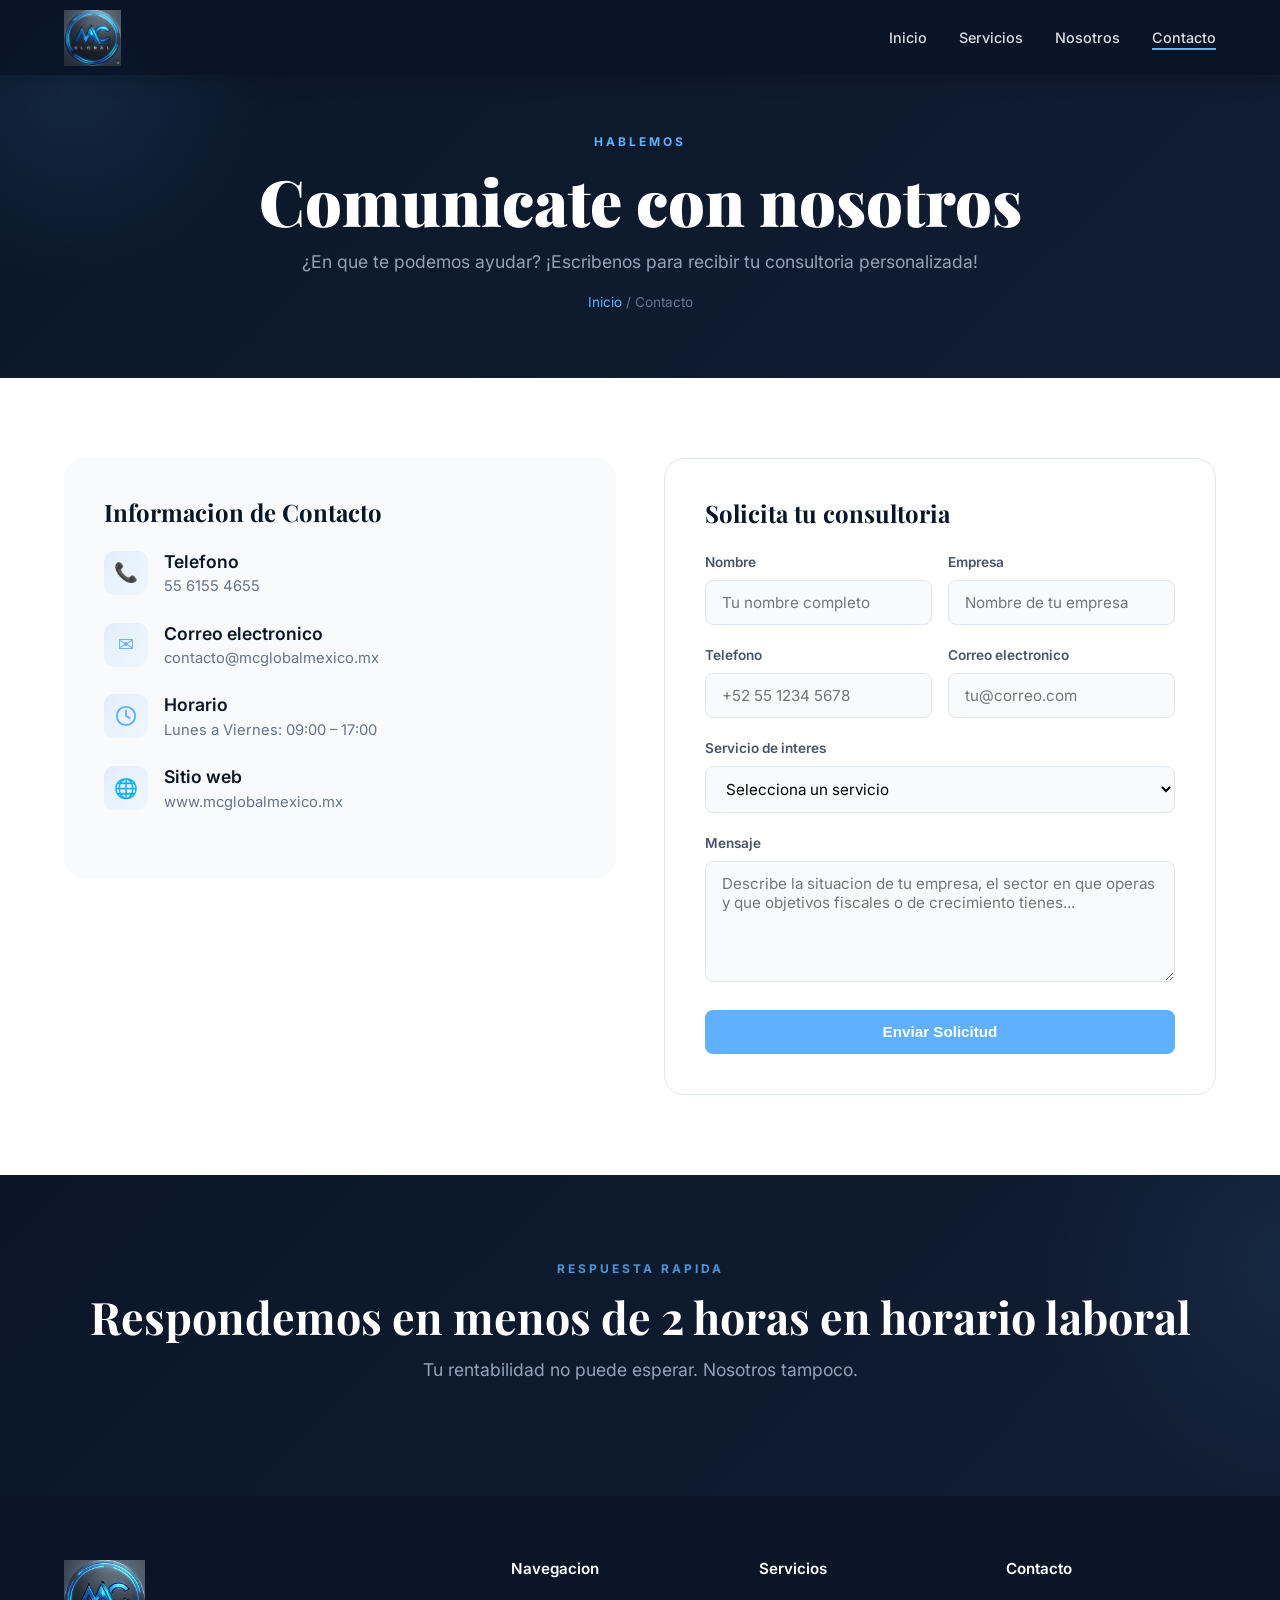
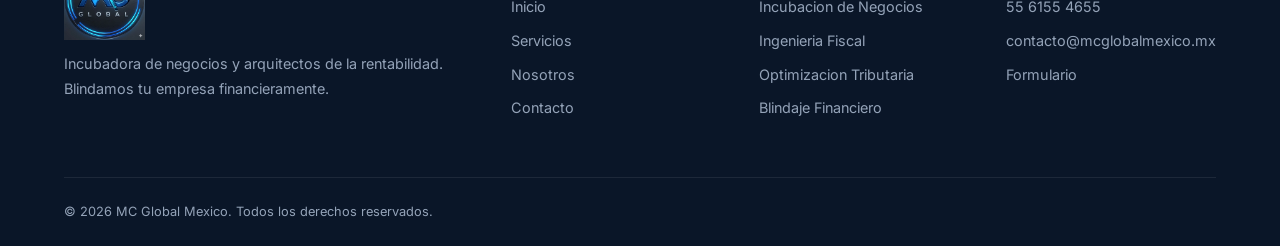
==== contacto.html @ 25e87f4e "Initial commit: MC Global México website" ====
<!DOCTYPE html>
<html lang="es-MX">
<head>
  <meta charset="UTF-8">
  <meta name="viewport" content="width=device-width, initial-scale=1.0">
  <title>Contacto — MC Global México</title>
  <meta name="description" content="Comunicate con MC Global Mexico. Escribenos para recibir tu consultoria fiscal y empresarial personalizada.">
  <meta name="theme-color" content="#5FB1FF">
  <link rel="preconnect" href="https://fonts.googleapis.com">
  <link rel="preconnect" href="https://fonts.gstatic.com" crossorigin>
  <link href="https://fonts.googleapis.com/css2?family=Inter:wght@400;500;600;700;800&family=Playfair+Display:wght@400;700;900&display=swap" rel="stylesheet">
  <link rel="stylesheet" href="styles.css">
</head>
<body>

  <!-- NAVBAR -->
  <nav class="navbar scrolled" id="navbar">
    <div class="container">
      <a href="index.html" class="navbar-logo"><img src="MCglobalLogo.jpg" alt="MC Global México"></a>
      <ul class="nav-links" id="navLinks">
        <li><a href="index.html">Inicio</a></li>
        <li><a href="servicios.html">Servicios</a></li>
        <li><a href="nosotros.html">Nosotros</a></li>
        <li><a href="contacto.html" class="active">Contacto</a></li>
      </ul>
      <button class="hamburger" id="hamburger" aria-label="Abrir menu"><span></span><span></span><span></span></button>
    </div>
  </nav>

  <!-- PAGE HEADER -->
  <div class="page-header">
    <div class="container">
      <span class="section-label">Hablemos</span>
      <h1>Comunicate con nosotros</h1>
      <p>¿En que te podemos ayudar? ¡Escribenos para recibir tu consultoria personalizada!</p>
      <div class="breadcrumb"><a href="index.html">Inicio</a> / Contacto</div>
    </div>
  </div>

  <!-- CONTACT -->
  <section>
    <div class="container">
      <div class="contact-grid">

        <!-- INFO -->
        <div class="contact-info-card reveal">
          <h3>Informacion de Contacto</h3>

          <div class="contact-detail">
            <div class="icon">📞</div>
            <div>
              <h4>Telefono</h4>
              <p><a href="tel:5561554655" style="color:inherit;">55 6155 4655</a></p>
            </div>
          </div>

          <div class="contact-detail">
            <div class="icon">✉️</div>
            <div>
              <h4>Correo electronico</h4>
              <p><a href="mailto:contacto@mcglobalmexico.mx" style="color:inherit;">contacto@mcglobalmexico.mx</a></p>
            </div>
          </div>

          <div class="contact-detail">
            <div class="icon">
              <svg width="22" height="22" viewBox="0 0 24 24" fill="none" stroke="currentColor" stroke-width="2" stroke-linecap="round" stroke-linejoin="round"><circle cx="12" cy="12" r="10"/><polyline points="12 6 12 12 16 14"/></svg>
            </div>
            <div>
              <h4>Horario</h4>
              <p>Lunes a Viernes: 09:00 – 17:00</p>
            </div>
          </div>

          <div class="contact-detail">
            <div class="icon">🌐</div>
            <div>
              <h4>Sitio web</h4>
              <p>www.mcglobalmexico.mx</p>
            </div>
          </div>

        </div>

        <!-- FORM -->
        <div class="contact-form reveal reveal-delay-1">
          <h3>Solicita tu consultoria</h3>
          <form id="contactForm">
            <div class="form-row">
              <div class="form-group">
                <label for="nombre">Nombre</label>
                <input type="text" id="nombre" placeholder="Tu nombre completo" required>
              </div>
              <div class="form-group">
                <label for="empresa">Empresa</label>
                <input type="text" id="empresa" placeholder="Nombre de tu empresa">
              </div>
            </div>
            <div class="form-row">
              <div class="form-group">
                <label for="telefono">Telefono</label>
                <input type="tel" id="telefono" placeholder="+52 55 1234 5678">
              </div>
              <div class="form-group">
                <label for="email">Correo electronico</label>
                <input type="email" id="email" placeholder="tu@correo.com">
              </div>
            </div>
            <div class="form-group">
              <label for="servicio">Servicio de interes</label>
              <select id="servicio">
                <option value="">Selecciona un servicio</option>
                <option value="Incubacion de Negocios">Incubacion de Negocios</option>
                <option value="Ingenieria Fiscal">Ingenieria Fiscal</option>
                <option value="Optimizacion Tributaria">Optimizacion Tributaria</option>
                <option value="Recapitalizacion">Recapitalizacion</option>
                <option value="Blindaje Financiero">Blindaje Financiero</option>
                <option value="Estructura Legal Corporativa">Estructura Legal Corporativa</option>
                <option value="Consultoria Financiera">Consultoria Financiera</option>
                <option value="Desarrollo Empresarial">Desarrollo Empresarial</option>
                <option value="Otro">Otro</option>
              </select>
            </div>
            <div class="form-group">
              <label for="mensaje">Mensaje</label>
              <textarea id="mensaje" placeholder="Describe la situacion de tu empresa, el sector en que operas y que objetivos fiscales o de crecimiento tienes..." rows="5"></textarea>
            </div>
            <button type="submit" class="btn btn-primary" style="width:100%;justify-content:center;">
              Enviar Solicitud
            </button>
          </form>
        </div>

      </div>
    </div>
  </section>

  <!-- CTA -->
  <section class="cta-section">
    <div class="container reveal">
      <span class="section-label" style="color:rgba(95,177,255,.8)">Respuesta rapida</span>
      <h2>Respondemos en menos de 2 horas en horario laboral</h2>
      <p>Tu rentabilidad no puede esperar. Nosotros tampoco.</p>
    </div>
  </section>

  <!-- FOOTER -->
  <footer class="footer">
    <div class="container">
      <div class="footer-grid">
        <div class="footer-brand">
          <img src="MCglobalLogo.jpg" alt="MC Global México">
          <p>Incubadora de negocios y arquitectos de la rentabilidad. Blindamos tu empresa financieramente.</p>
        </div>
        <div>
          <h4>Navegacion</h4>
          <ul>
            <li><a href="index.html">Inicio</a></li>
            <li><a href="servicios.html">Servicios</a></li>
            <li><a href="nosotros.html">Nosotros</a></li>
            <li><a href="contacto.html">Contacto</a></li>
          </ul>
        </div>
        <div>
          <h4>Servicios</h4>
          <ul>
            <li><a href="servicios.html">Incubacion de Negocios</a></li>
            <li><a href="servicios.html">Ingenieria Fiscal</a></li>
            <li><a href="servicios.html">Optimizacion Tributaria</a></li>
            <li><a href="servicios.html">Blindaje Financiero</a></li>
          </ul>
        </div>
        <div>
          <h4>Contacto</h4>
          <ul>
            <li><a href="tel:5561554655">55 6155 4655</a></li>
            <li><a href="mailto:contacto@mcglobalmexico.mx">contacto@mcglobalmexico.mx</a></li>
            <li><a href="contacto.html">Formulario</a></li>
          </ul>
        </div>
      </div>
      <div class="footer-bottom">
        <span>&copy; 2026 MC Global Mexico. Todos los derechos reservados.</span>
      </div>
    </div>
  </footer>

  <script>
    const navbar = document.getElementById('navbar');
    window.addEventListener('scroll', () => { navbar.classList.toggle('scrolled', true); });
    const hamburger = document.getElementById('hamburger');
    const navLinks = document.getElementById('navLinks');
    hamburger.addEventListener('click', () => navLinks.classList.toggle('open'));
    navLinks.querySelectorAll('a').forEach(a => a.addEventListener('click', () => navLinks.classList.remove('open')));
    const revealElements = document.querySelectorAll('.reveal');
    const revealObserver = new IntersectionObserver((entries) => {
      entries.forEach(entry => { if (entry.isIntersecting) entry.target.classList.add('active'); });
    }, { threshold: 0.15 });
    revealElements.forEach(el => revealObserver.observe(el));

    // Form submit
    document.getElementById('contactForm').addEventListener('submit', function(e) {
      e.preventDefault();
      alert('¡Gracias por tu solicitud! Nos pondremos en contacto contigo pronto.');
      this.reset();
    });
  </script>

</body>
</html>
---- styles.css ----
/* ===============================================
   MC IMPORTACIONES DE USAMEX — Global Styles
   =============================================== */

:root {
  --blue: #5FB1FF;
  --blue-dark: #1a6fbf;
  --blue-deeper: #0d4a8a;
  --navy: #0a1628;
  --navy-light: #111d33;
  --white: #ffffff;
  --gray-50: #f8fafc;
  --gray-100: #f1f5f9;
  --gray-200: #e2e8f0;
  --gray-300: #cbd5e1;
  --gray-400: #94a3b8;
  --gray-500: #64748b;
  --gray-600: #475569;
  --gray-700: #334155;
  --accent: #ff6b35;
  --radius: 12px;
  --radius-lg: 20px;
  --shadow: 0 4px 24px rgba(0,0,0,.08);
  --shadow-lg: 0 12px 40px rgba(0,0,0,.12);
  --transition: .3s cubic-bezier(.4,0,.2,1);
}

*,*::before,*::after { box-sizing: border-box; margin: 0; padding: 0; }

html {
  scroll-behavior: smooth;
  -webkit-font-smoothing: antialiased;
}

body {
  font-family: 'Inter', system-ui, -apple-system, sans-serif;
  color: var(--gray-700);
  background: var(--white);
  line-height: 1.6;
  overflow-x: hidden;
}

img { max-width: 100%; height: auto; display: block; }
a { text-decoration: none; color: inherit; transition: var(--transition); }
ul { list-style: none; }

.container {
  width: min(1200px, 90%);
  margin-inline: auto;
}

/* --- TYPOGRAPHY --- */
h1,h2,h3,h4 {
  font-family: 'Playfair Display', Georgia, serif;
  color: var(--navy);
  line-height: 1.2;
}
h1 { font-size: clamp(2.4rem, 5vw, 4rem); font-weight: 900; }
h2 { font-size: clamp(1.8rem, 3.5vw, 2.8rem); font-weight: 700; }
h3 { font-size: clamp(1.2rem, 2vw, 1.5rem); font-weight: 700; }
h4 { font-size: 1.1rem; font-weight: 600; font-family: 'Inter', sans-serif; }

.section-label {
  display: inline-block;
  font-family: 'Inter', sans-serif;
  font-size: .75rem;
  font-weight: 700;
  letter-spacing: 3px;
  text-transform: uppercase;
  color: var(--blue);
  margin-bottom: .75rem;
}

/* --- NAVIGATION --- */
.navbar {
  position: fixed;
  top: 0; left: 0; right: 0;
  z-index: 1000;
  padding: 1rem 0;
  background: rgba(10,22,40,.7);
  backdrop-filter: blur(10px);
  transition: var(--transition);
}
.navbar.scrolled {
  background: rgba(10,22,40,.95);
  backdrop-filter: blur(16px);
  padding: .6rem 0;
  box-shadow: 0 2px 20px rgba(0,0,0,.2);
}
.navbar .container {
  display: flex;
  align-items: center;
  justify-content: space-between;
}
.navbar-logo img {
  height: 70px;
  width: auto;
  filter: brightness(1.2);
}
.navbar.scrolled .navbar-logo img { height: 56px; }
.nav-links {
  display: flex;
  gap: 2rem;
  align-items: center;
}
.nav-links a {
  color: rgba(255,255,255,.85);
  font-size: .9rem;
  font-weight: 500;
  position: relative;
}
.nav-links a::after {
  content: '';
  position: absolute;
  bottom: -4px; left: 0;
  width: 0; height: 2px;
  background: var(--blue);
  transition: var(--transition);
}
.nav-links a:hover { color: var(--white); }
.nav-links a:hover::after, .nav-links a.active::after { width: 100%; }

.nav-cta {
  background: var(--blue) !important;
  color: var(--white) !important;
  padding: .55rem 1.4rem;
  border-radius: 8px;
  font-weight: 600 !important;
  font-size: .85rem !important;
}
.nav-cta::after { display: none !important; }
.nav-cta:hover { background: var(--blue-dark) !important; transform: translateY(-1px); }

.hamburger {
  display: none;
  flex-direction: column;
  gap: 5px;
  cursor: pointer;
  background: none;
  border: none;
  padding: 4px;
}
.hamburger span {
  width: 24px;
  height: 2px;
  background: var(--white);
  transition: var(--transition);
}

/* --- HERO VIDEO SCROLL --- */
.hero {
  position: relative;
  height: 300vh;
}
.hero-sticky {
  position: sticky;
  top: 0;
  height: 100vh;
  overflow: hidden;
  display: flex;
  align-items: center;
  justify-content: center;
}
.hero-video-wrap {
  position: absolute;
  inset: 0;
  z-index: 0;
}
.hero-video-wrap video {
  width: 100%;
  height: 100%;
  object-fit: contain;
  background: var(--navy);
}
.hero-video-wrap .hero-fallback {
  display: none;
  width: 100%;
  height: 100%;
  object-fit: contain;
  background: var(--navy);
}
.hero-overlay {
  position: absolute;
  inset: 0;
  background: linear-gradient(
    135deg,
    rgba(10,22,40,.7) 0%,
    rgba(10,22,40,.4) 50%,
    rgba(10,22,40,.6) 100%
  );
  z-index: 1;
}
.hero-content {
  position: relative;
  z-index: 2;
  text-align: center;
  color: var(--white);
  max-width: 800px;
  padding: 0 2rem;
}
.hero-content h1 {
  color: var(--white);
  margin-bottom: 1rem;
}
.hero-content h1 span {
  background: linear-gradient(135deg, var(--blue), #93d5ff);
  -webkit-background-clip: text;
  -webkit-text-fill-color: transparent;
  background-clip: text;
}
.hero-content p {
  font-size: clamp(1rem, 1.8vw, 1.25rem);
  color: rgba(255,255,255,.85);
  margin-bottom: 2rem;
  max-width: 600px;
  margin-inline: auto;
}
.hero-scroll-hint {
  position: absolute;
  bottom: 2rem;
  left: 50%;
  transform: translateX(-50%);
  z-index: 2;
  color: rgba(255,255,255,.6);
  font-size: .8rem;
  display: flex;
  flex-direction: column;
  align-items: center;
  gap: .5rem;
  animation: float 2s ease-in-out infinite;
}
.hero-scroll-hint .arrow {
  width: 20px;
  height: 20px;
  border-right: 2px solid rgba(255,255,255,.5);
  border-bottom: 2px solid rgba(255,255,255,.5);
  transform: rotate(45deg);
}

@keyframes float {
  0%,100% { transform: translateX(-50%) translateY(0); }
  50% { transform: translateX(-50%) translateY(8px); }
}

/* --- BUTTONS --- */
.btn {
  display: inline-flex;
  align-items: center;
  gap: .5rem;
  padding: .85rem 2rem;
  border-radius: 8px;
  font-weight: 600;
  font-size: .95rem;
  border: none;
  cursor: pointer;
  transition: var(--transition);
}
.btn-primary {
  background: var(--blue);
  color: var(--white);
}
.btn-primary:hover {
  background: var(--blue-dark);
  transform: translateY(-2px);
  box-shadow: 0 8px 24px rgba(95,177,255,.35);
}
.btn-outline {
  background: transparent;
  color: var(--white);
  border: 2px solid rgba(255,255,255,.4);
}
.btn-outline:hover {
  border-color: var(--white);
  background: rgba(255,255,255,.1);
}
.btn-whatsapp {
  background: #25d366;
  color: var(--white);
}
.btn-whatsapp:hover {
  background: #20b858;
  transform: translateY(-2px);
  box-shadow: 0 8px 24px rgba(37,211,102,.35);
}

/* --- STATS BAR --- */
.stats-bar {
  background: var(--navy);
  padding: 3rem 0;
  position: relative;
  z-index: 10;
}
.stats-grid {
  display: grid;
  grid-template-columns: repeat(4, 1fr);
  gap: 2rem;
  text-align: center;
}
.stat-item h3 {
  font-family: 'Inter', sans-serif;
  font-size: clamp(2rem, 4vw, 3rem);
  font-weight: 800;
  color: var(--blue);
  margin-bottom: .25rem;
}
.stat-item p {
  color: var(--gray-400);
  font-size: .9rem;
}

/* --- SECTIONS --- */
section { padding: 5rem 0; }
.section-header {
  text-align: center;
  max-width: 650px;
  margin: 0 auto 3.5rem;
}
.section-header p {
  color: var(--gray-500);
  font-size: 1.05rem;
  margin-top: .75rem;
}

/* --- SERVICES GRID --- */
.services-grid {
  display: grid;
  grid-template-columns: repeat(auto-fit, minmax(280px, 1fr));
  gap: 1.5rem;
}
.service-card {
  background: var(--white);
  border: 1px solid var(--gray-200);
  border-radius: var(--radius);
  padding: 2rem;
  transition: var(--transition);
  position: relative;
  overflow: hidden;
}
.service-card::before {
  content: '';
  position: absolute;
  top: 0; left: 0; right: 0;
  height: 3px;
  background: linear-gradient(90deg, var(--blue), var(--blue-dark));
  transform: scaleX(0);
  transition: var(--transition);
}
.service-card:hover {
  transform: translateY(-4px);
  box-shadow: var(--shadow-lg);
  border-color: transparent;
}
.service-card:hover::before { transform: scaleX(1); }
.service-icon {
  width: 52px;
  height: 52px;
  background: linear-gradient(135deg, rgba(95,177,255,.12), rgba(95,177,255,.05));
  border-radius: 12px;
  display: flex;
  align-items: center;
  justify-content: center;
  font-size: 1.5rem;
  margin-bottom: 1.25rem;
  color: var(--blue);
}
.service-card h3 { margin-bottom: .5rem; font-size: 1.15rem; }
.service-card p { color: var(--gray-500); font-size: .92rem; }

/* --- ABOUT / MISSION CARDS --- */
.about-grid {
  display: grid;
  grid-template-columns: repeat(auto-fit, minmax(320px, 1fr));
  gap: 2rem;
}
.about-card {
  background: var(--gray-50);
  border-radius: var(--radius-lg);
  padding: 2.5rem;
  transition: var(--transition);
}
.about-card:hover {
  background: var(--white);
  box-shadow: var(--shadow-lg);
}
.about-card h3 { margin-bottom: 1rem; }
.about-card p { color: var(--gray-500); }

/* --- CTA BANNER --- */
.cta-section {
  background: linear-gradient(135deg, var(--navy) 0%, var(--navy-light) 100%);
  text-align: center;
  position: relative;
  overflow: hidden;
}
.cta-section::before {
  content: '';
  position: absolute;
  top: -50%; right: -20%;
  width: 500px; height: 500px;
  border-radius: 50%;
  background: radial-gradient(circle, rgba(95,177,255,.08) 0%, transparent 70%);
}
.cta-section h2 { color: var(--white); margin-bottom: .75rem; }
.cta-section p { color: var(--gray-400); margin-bottom: 2rem; font-size: 1.1rem; }
.cta-buttons { display: flex; gap: 1rem; justify-content: center; flex-wrap: wrap; }

/* --- CONTACT --- */
.contact-grid {
  display: grid;
  grid-template-columns: 1fr 1fr;
  gap: 3rem;
  align-items: start;
}
.contact-info-card {
  background: var(--gray-50);
  border-radius: var(--radius-lg);
  padding: 2.5rem;
}
.contact-info-card h3 { margin-bottom: 1.5rem; }
.contact-detail {
  display: flex;
  align-items: flex-start;
  gap: 1rem;
  margin-bottom: 1.5rem;
}
.contact-detail .icon {
  width: 44px;
  height: 44px;
  background: linear-gradient(135deg, rgba(95,177,255,.15), rgba(95,177,255,.05));
  border-radius: 10px;
  display: flex;
  align-items: center;
  justify-content: center;
  font-size: 1.2rem;
  color: var(--blue);
  flex-shrink: 0;
}
.contact-detail h4 { margin-bottom: .2rem; color: var(--navy); }
.contact-detail p { color: var(--gray-500); font-size: .92rem; }

.contact-form {
  background: var(--white);
  border: 1px solid var(--gray-200);
  border-radius: var(--radius-lg);
  padding: 2.5rem;
}
.contact-form h3 { margin-bottom: 1.5rem; }
.form-group { margin-bottom: 1.25rem; }
.form-group label {
  display: block;
  font-size: .85rem;
  font-weight: 600;
  color: var(--gray-600);
  margin-bottom: .4rem;
}
.form-group input,
.form-group textarea,
.form-group select {
  width: 100%;
  padding: .75rem 1rem;
  border: 1px solid var(--gray-200);
  border-radius: 8px;
  font-family: inherit;
  font-size: .95rem;
  transition: var(--transition);
  background: var(--gray-50);
}
.form-group input:focus,
.form-group textarea:focus,
.form-group select:focus {
  outline: none;
  border-color: var(--blue);
  box-shadow: 0 0 0 3px rgba(95,177,255,.15);
  background: var(--white);
}
.form-group textarea { resize: vertical; min-height: 120px; }
.form-row { display: grid; grid-template-columns: 1fr 1fr; gap: 1rem; }

/* --- FOOTER --- */
.footer {
  background: var(--navy);
  color: var(--gray-400);
  padding: 4rem 0 1.5rem;
}
.footer-grid {
  display: grid;
  grid-template-columns: 2fr 1fr 1fr 1fr;
  gap: 3rem;
  margin-bottom: 3rem;
}
.footer-brand p { margin-top: .75rem; font-size: .9rem; line-height: 1.7; }
.footer-brand img {
  height: 80px;
  filter: brightness(1.2);
}
.footer h4 {
  color: var(--white);
  margin-bottom: 1rem;
  font-size: .95rem;
}
.footer ul li { margin-bottom: .5rem; }
.footer ul a {
  color: var(--gray-400);
  font-size: .9rem;
}
.footer ul a:hover { color: var(--blue); }
.footer-bottom {
  border-top: 1px solid rgba(255,255,255,.08);
  padding-top: 1.5rem;
  display: flex;
  justify-content: space-between;
  align-items: center;
  font-size: .8rem;
}
.footer-social {
  display: flex;
  gap: 1rem;
}
.footer-social a {
  width: 36px; height: 36px;
  border-radius: 8px;
  background: rgba(255,255,255,.06);
  display: flex;
  align-items: center;
  justify-content: center;
  color: var(--gray-400);
  font-size: 1rem;
}
.footer-social a:hover {
  background: var(--blue);
  color: var(--white);
}

/* --- SCROLL ANIMATIONS --- */
.reveal {
  opacity: 0;
  transform: translateY(40px);
  transition: opacity .7s cubic-bezier(.4,0,.2,1), transform .7s cubic-bezier(.4,0,.2,1);
}
.reveal.active {
  opacity: 1;
  transform: translateY(0);
}
.reveal-delay-1 { transition-delay: .1s; }
.reveal-delay-2 { transition-delay: .2s; }
.reveal-delay-3 { transition-delay: .3s; }
.reveal-delay-4 { transition-delay: .4s; }

/* --- PAGE HEADER (inner pages) --- */
.page-header {
  background: linear-gradient(135deg, var(--navy) 0%, var(--navy-light) 100%);
  padding: 8rem 0 4rem;
  text-align: center;
  position: relative;
  overflow: hidden;
}
.page-header::before {
  content: '';
  position: absolute;
  top: -30%; left: -10%;
  width: 400px; height: 400px;
  border-radius: 50%;
  background: radial-gradient(circle, rgba(95,177,255,.1) 0%, transparent 70%);
}
.page-header h1 { color: var(--white); margin-bottom: .5rem; }
.page-header p { color: var(--gray-400); font-size: 1.1rem; }
.page-header .breadcrumb {
  margin-top: 1rem;
  font-size: .85rem;
  color: var(--gray-500);
}
.page-header .breadcrumb a { color: var(--blue); }

/* --- TIMELINE (nosotros) --- */
.timeline {
  position: relative;
  max-width: 700px;
  margin: 0 auto;
}
.timeline::before {
  content: '';
  position: absolute;
  left: 24px;
  top: 0; bottom: 0;
  width: 2px;
  background: var(--gray-200);
}
.timeline-item {
  padding-left: 60px;
  margin-bottom: 2.5rem;
  position: relative;
}
.timeline-item::before {
  content: '';
  position: absolute;
  left: 17px;
  top: 4px;
  width: 16px; height: 16px;
  border-radius: 50%;
  background: var(--blue);
  border: 3px solid var(--white);
  box-shadow: 0 0 0 2px var(--blue);
}
.timeline-item h4 { color: var(--blue); margin-bottom: .25rem; }
.timeline-item p { color: var(--gray-500); font-size: .95rem; }

/* --- RESPONSIVE --- */
@media (max-width: 1024px) {
  .footer-grid { grid-template-columns: 1fr 1fr; }
  .stats-grid { grid-template-columns: repeat(2, 1fr); }
  .contact-grid { grid-template-columns: 1fr; }
}

@media (max-width: 768px) {
  .nav-links {
    display: none;
    position: fixed;
    top: 0; left: 0; right: 0; bottom: 0;
    background: rgba(10,22,40,.98);
    flex-direction: column;
    justify-content: center;
    align-items: center;
    gap: 2rem;
  }
  .nav-links.open { display: flex; }
  .nav-links a { font-size: 1.2rem; }
  .hamburger { display: flex; }

  section { padding: 3.5rem 0; }
  .footer-grid { grid-template-columns: 1fr; gap: 2rem; }
  .form-row { grid-template-columns: 1fr; }
  .hero { height: 250vh; }
}

@media (max-width: 480px) {
  .stats-grid { grid-template-columns: 1fr 1fr; gap: 1.5rem; }
  .services-grid { grid-template-columns: 1fr; }
  .about-grid { grid-template-columns: 1fr; }
}
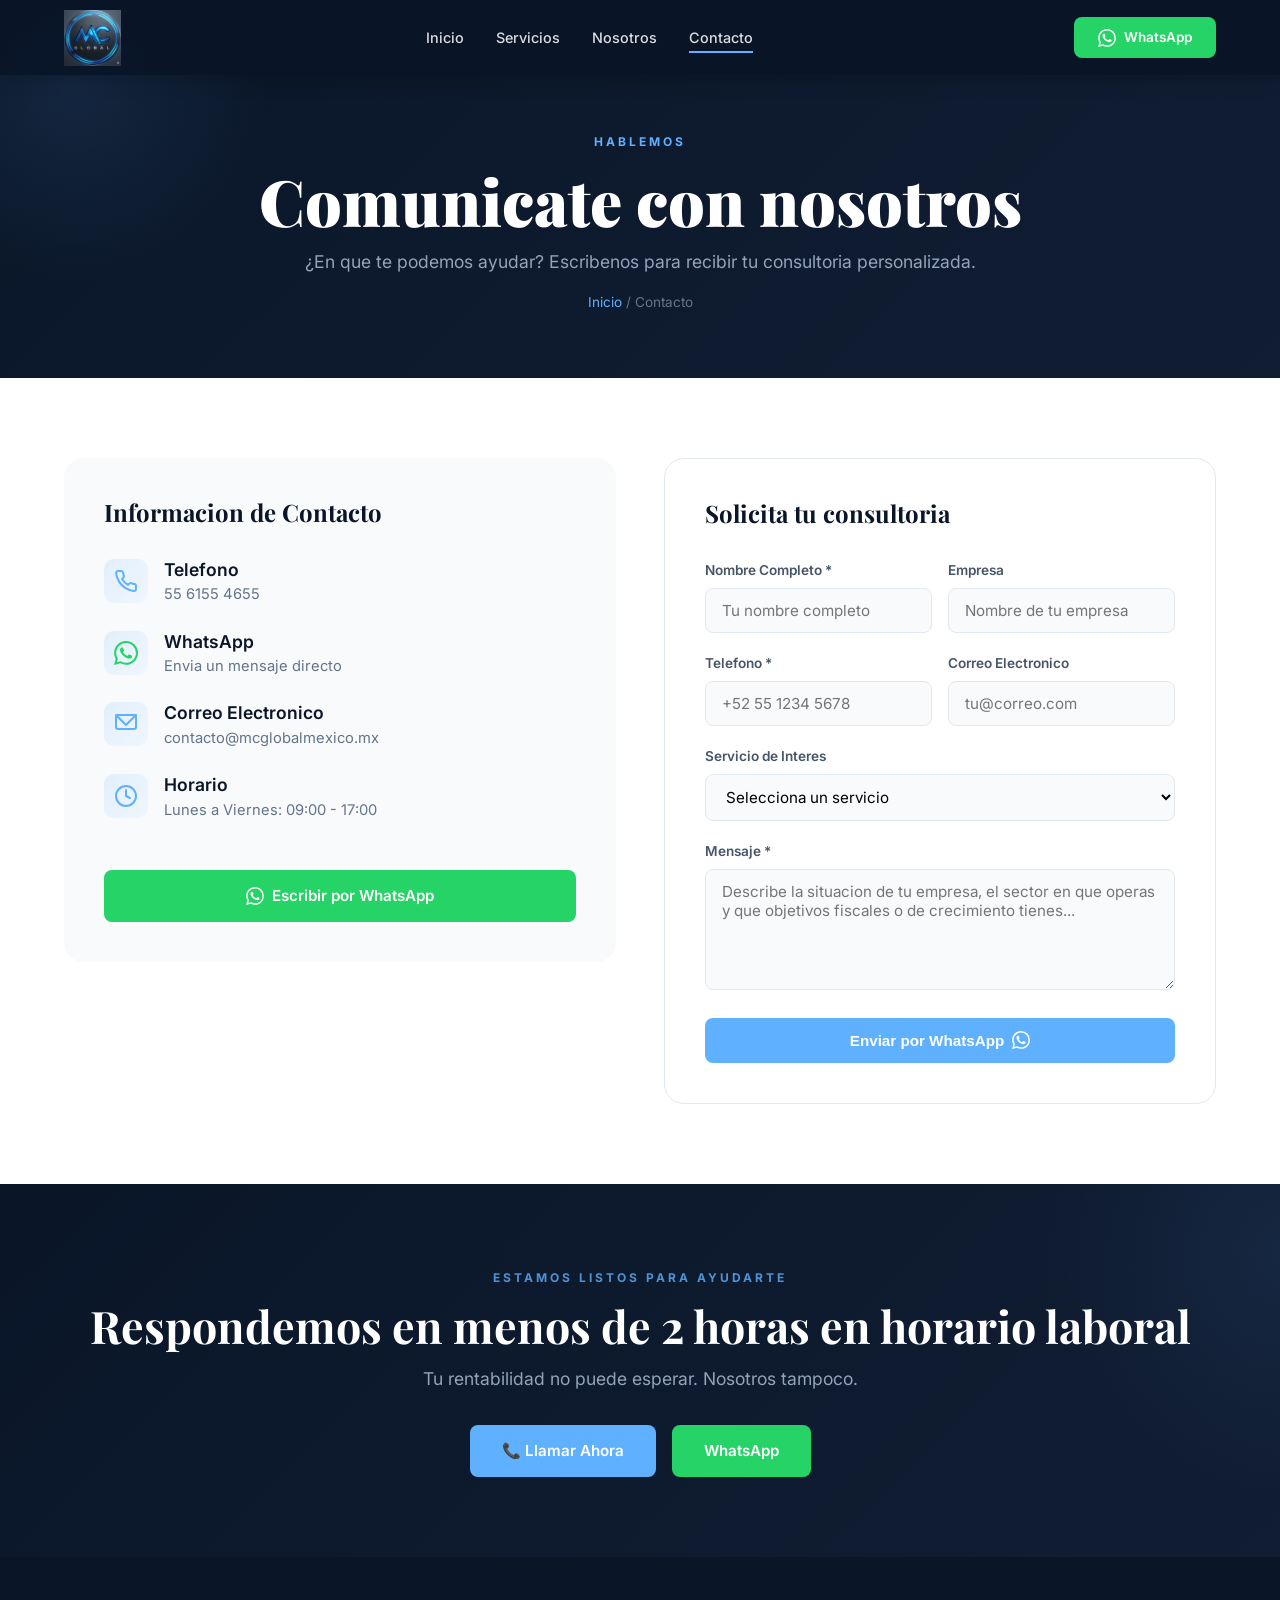
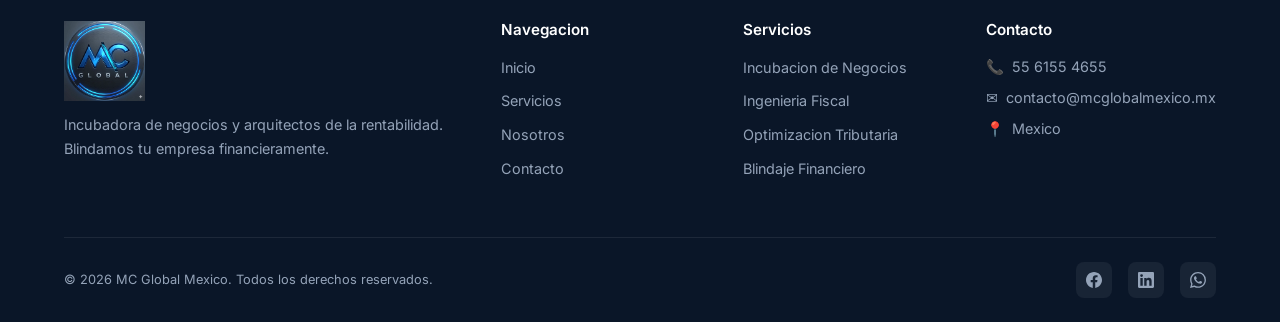
==== commit 8c9e98d1: "Add WEBINSUSER-style elements: navbar WhatsApp CTA, mobile overlay nav, footer social icons, WhatsAp" ====
--- a/contacto.html
+++ b/contacto.html
@@ -6,6 +6,8 @@
   <title>Contacto — MC Global México</title>
   <meta name="description" content="Comunicate con MC Global Mexico. Escribenos para recibir tu consultoria fiscal y empresarial personalizada.">
   <meta name="theme-color" content="#5FB1FF">
+  <meta property="og:title" content="Contacto — MC Global México">
+  <meta property="og:description" content="Contactenos para una evaluacion personalizada de sus necesidades fiscales y empresariales.">
   <link rel="preconnect" href="https://fonts.googleapis.com">
   <link rel="preconnect" href="https://fonts.gstatic.com" crossorigin>
   <link href="https://fonts.googleapis.com/css2?family=Inter:wght@400;500;600;700;800&family=Playfair+Display:wght@400;700;900&display=swap" rel="stylesheet">
@@ -16,26 +18,47 @@
   <!-- NAVBAR -->
   <nav class="navbar scrolled" id="navbar">
     <div class="container">
-      <a href="index.html" class="navbar-logo"><img src="MCglobalLogo.jpg" alt="MC Global México"></a>
-      <ul class="nav-links" id="navLinks">
-        <li><a href="index.html">Inicio</a></li>
-        <li><a href="servicios.html">Servicios</a></li>
-        <li><a href="nosotros.html">Nosotros</a></li>
-        <li><a href="contacto.html" class="active">Contacto</a></li>
-      </ul>
-      <button class="hamburger" id="hamburger" aria-label="Abrir menu"><span></span><span></span><span></span></button>
+      <a href="index.html" class="navbar-logo" aria-label="MC Global Inicio">
+        <img src="MCglobalLogo.jpg" alt="MC Global México">
+      </a>
+      <div class="nav-links">
+        <a href="index.html">Inicio</a>
+        <a href="servicios.html">Servicios</a>
+        <a href="nosotros.html">Nosotros</a>
+        <a href="contacto.html" class="active">Contacto</a>
+      </div>
+      <div class="nav-cta">
+        <a href="https://wa.me/525561554655" target="_blank" rel="noopener" class="btn btn-whatsapp" aria-label="WhatsApp">
+          <svg viewBox="0 0 24 24" fill="currentColor"><path d="M17.472 14.382c-.297-.149-1.758-.867-2.03-.967-.273-.099-.471-.148-.67.15-.197.297-.767.966-.94 1.164-.173.199-.347.223-.644.075-.297-.15-1.255-.463-2.39-1.475-.883-.788-1.48-1.761-1.653-2.059-.173-.297-.018-.458.13-.606.134-.133.298-.347.446-.52.149-.174.198-.298.298-.497.099-.198.05-.371-.025-.52-.075-.149-.669-1.612-.916-2.207-.242-.579-.487-.5-.669-.51-.173-.008-.371-.01-.57-.01-.198 0-.52.074-.792.372-.272.297-1.04 1.016-1.04 2.479 0 1.462 1.065 2.875 1.213 3.074.149.198 2.096 3.2 5.077 4.487.709.306 1.262.489 1.694.625.712.227 1.36.195 1.871.118.571-.085 1.758-.719 2.006-1.413.248-.694.248-1.289.173-1.413-.074-.124-.272-.198-.57-.347m-5.421 7.403h-.004a9.87 9.87 0 01-5.031-1.378l-.361-.214-3.741.982.998-3.648-.235-.374a9.86 9.86 0 01-1.51-5.26c.001-5.45 4.436-9.884 9.888-9.884 2.64 0 5.122 1.03 6.988 2.898a9.825 9.825 0 012.893 6.994c-.003 5.45-4.437 9.884-9.885 9.884m8.413-18.297A11.815 11.815 0 0012.05 0C5.495 0 .16 5.335.157 11.892c0 2.096.547 4.142 1.588 5.945L.057 24l6.305-1.654a11.882 11.882 0 005.683 1.448h.005c6.554 0 11.89-5.335 11.893-11.893a11.821 11.821 0 00-3.48-8.413z"/></svg>
+          WhatsApp
+        </a>
+      </div>
+      <button class="hamburger" id="hamburger" aria-label="Menu de navegacion" aria-expanded="false">
+        <span></span><span></span><span></span>
+      </button>
     </div>
   </nav>
 
+  <!-- Mobile Nav -->
+  <div class="nav-overlay" id="navOverlay">
+    <nav class="nav-links-mobile">
+      <a href="index.html">Inicio</a>
+      <a href="servicios.html">Servicios</a>
+      <a href="nosotros.html">Nosotros</a>
+      <a href="contacto.html">Contacto</a>
+      <a href="https://wa.me/525561554655" target="_blank" rel="noopener" class="btn btn-whatsapp" style="margin-top:1rem;">WhatsApp</a>
+    </nav>
+  </div>
+
   <!-- PAGE HEADER -->
-  <div class="page-header">
+  <header class="page-header">
     <div class="container">
       <span class="section-label">Hablemos</span>
-      <h1>Comunicate con nosotros</h1>
-      <p>¿En que te podemos ayudar? ¡Escribenos para recibir tu consultoria personalizada!</p>
-      <div class="breadcrumb"><a href="index.html">Inicio</a> / Contacto</div>
-    </div>
-  </div>
+      <h1 class="reveal">Comunicate con nosotros</h1>
+      <p>¿En que te podemos ayudar? Escribenos para recibir tu consultoria personalizada.</p>
+      <div class="breadcrumb reveal"><a href="index.html">Inicio</a> <span>/</span> <span class="current">Contacto</span></div>
+    </div>
+  </header>
 
   <!-- CONTACT -->
   <section>
@@ -43,72 +66,87 @@
       <div class="contact-grid">
 
         <!-- INFO -->
-        <div class="contact-info-card reveal">
-          <h3>Informacion de Contacto</h3>
-
-          <div class="contact-detail">
-            <div class="icon">📞</div>
-            <div>
-              <h4>Telefono</h4>
-              <p><a href="tel:5561554655" style="color:inherit;">55 6155 4655</a></p>
-            </div>
+        <div>
+          <div class="contact-info-card reveal">
+            <h3 style="margin-bottom: 2rem; color: var(--navy);">Informacion de Contacto</h3>
+
+            <div class="contact-detail">
+              <span class="icon">
+                <svg width="24" height="24" viewBox="0 0 24 24" fill="none" stroke="var(--blue)" stroke-width="2" stroke-linecap="round" stroke-linejoin="round"><path d="M22 16.92v3a2 2 0 01-2.18 2 19.79 19.79 0 01-8.63-3.07 19.5 19.5 0 01-6-6 19.79 19.79 0 01-3.07-8.67A2 2 0 014.11 2h3a2 2 0 012 1.72 12.84 12.84 0 00.7 2.81 2 2 0 01-.45 2.11L8.09 9.91a16 16 0 006 6l1.27-1.27a2 2 0 012.11-.45 12.84 12.84 0 002.81.7A2 2 0 0122 16.92z"/></svg>
+              </span>
+              <div>
+                <h4>Telefono</h4>
+                <p><a href="tel:5561554655" style="color:inherit;">55 6155 4655</a></p>
+              </div>
+            </div>
+
+            <div class="contact-detail">
+              <span class="icon" style="color: #25d366;">
+                <svg width="24" height="24" viewBox="0 0 24 24" fill="#25d366"><path d="M17.472 14.382c-.297-.149-1.758-.867-2.03-.967-.273-.099-.471-.148-.67.15-.197.297-.767.966-.94 1.164-.173.199-.347.223-.644.075-.297-.15-1.255-.463-2.39-1.475-.883-.788-1.48-1.761-1.653-2.059-.173-.297-.018-.458.13-.606.134-.133.298-.347.446-.52.149-.174.198-.298.298-.497.099-.198.05-.371-.025-.52-.075-.149-.669-1.612-.916-2.207-.242-.579-.487-.5-.669-.51-.173-.008-.371-.01-.57-.01-.198 0-.52.074-.792.372-.272.297-1.04 1.016-1.04 2.479 0 1.462 1.065 2.875 1.213 3.074.149.198 2.096 3.2 5.077 4.487.709.306 1.262.489 1.694.625.712.227 1.36.195 1.871.118.571-.085 1.758-.719 2.006-1.413.248-.694.248-1.289.173-1.413-.074-.124-.272-.198-.57-.347m-5.421 7.403h-.004a9.87 9.87 0 01-5.031-1.378l-.361-.214-3.741.982.998-3.648-.235-.374a9.86 9.86 0 01-1.51-5.26c.001-5.45 4.436-9.884 9.888-9.884 2.64 0 5.122 1.03 6.988 2.898a9.825 9.825 0 012.893 6.994c-.003 5.45-4.437 9.884-9.885 9.884m8.413-18.297A11.815 11.815 0 0012.05 0C5.495 0 .16 5.335.157 11.892c0 2.096.547 4.142 1.588 5.945L.057 24l6.305-1.654a11.882 11.882 0 005.683 1.448h.005c6.554 0 11.89-5.335 11.893-11.893a11.821 11.821 0 00-3.48-8.413z"/></svg>
+              </span>
+              <div>
+                <h4>WhatsApp</h4>
+                <p><a href="https://wa.me/525561554655" target="_blank" rel="noopener" style="color:inherit;">Envia un mensaje directo</a></p>
+              </div>
+            </div>
+
+            <div class="contact-detail">
+              <span class="icon">
+                <svg width="24" height="24" viewBox="0 0 24 24" fill="none" stroke="var(--blue)" stroke-width="2" stroke-linecap="round" stroke-linejoin="round"><rect x="2" y="3" width="20" height="14" rx="2" ry="2"/><polyline points="2,3 12,13 22,3"/></svg>
+              </span>
+              <div>
+                <h4>Correo Electronico</h4>
+                <p><a href="mailto:contacto@mcglobalmexico.mx" style="color:inherit;">contacto@mcglobalmexico.mx</a></p>
+              </div>
+            </div>
+
+            <div class="contact-detail">
+              <span class="icon">
+                <svg width="24" height="24" viewBox="0 0 24 24" fill="none" stroke="var(--blue)" stroke-width="2" stroke-linecap="round" stroke-linejoin="round"><circle cx="12" cy="12" r="10"/><polyline points="12 6 12 12 16 14"/></svg>
+              </span>
+              <div>
+                <h4>Horario</h4>
+                <p>Lunes a Viernes: 09:00 - 17:00</p>
+              </div>
+            </div>
+
+            <a href="https://wa.me/525561554655?text=Hola%2C%20me%20gustaria%20agendar%20una%20cita" target="_blank" rel="noopener" class="btn btn-whatsapp" style="width: 100%; justify-content: center; margin-top: 1.5rem;">
+              <svg viewBox="0 0 24 24" fill="currentColor" width="18" height="18"><path d="M17.472 14.382c-.297-.149-1.758-.867-2.03-.967-.273-.099-.471-.148-.67.15-.197.297-.767.966-.94 1.164-.173.199-.347.223-.644.075-.297-.15-1.255-.463-2.39-1.475-.883-.788-1.48-1.761-1.653-2.059-.173-.297-.018-.458.13-.606.134-.133.298-.347.446-.52.149-.174.198-.298.298-.497.099-.198.05-.371-.025-.52-.075-.149-.669-1.612-.916-2.207-.242-.579-.487-.5-.669-.51-.173-.008-.371-.01-.57-.01-.198 0-.52.074-.792.372-.272.297-1.04 1.016-1.04 2.479 0 1.462 1.065 2.875 1.213 3.074.149.198 2.096 3.2 5.077 4.487.709.306 1.262.489 1.694.625.712.227 1.36.195 1.871.118.571-.085 1.758-.719 2.006-1.413.248-.694.248-1.289.173-1.413-.074-.124-.272-.198-.57-.347m-5.421 7.403h-.004a9.87 9.87 0 01-5.031-1.378l-.361-.214-3.741.982.998-3.648-.235-.374a9.86 9.86 0 01-1.51-5.26c.001-5.45 4.436-9.884 9.888-9.884 2.64 0 5.122 1.03 6.988 2.898a9.825 9.825 0 012.893 6.994c-.003 5.45-4.437 9.884-9.885 9.884m8.413-18.297A11.815 11.815 0 0012.05 0C5.495 0 .16 5.335.157 11.892c0 2.096.547 4.142 1.588 5.945L.057 24l6.305-1.654a11.882 11.882 0 005.683 1.448h.005c6.554 0 11.89-5.335 11.893-11.893a11.821 11.821 0 00-3.48-8.413z"/></svg>
+              Escribir por WhatsApp
+            </a>
           </div>
-
-          <div class="contact-detail">
-            <div class="icon">✉️</div>
-            <div>
-              <h4>Correo electronico</h4>
-              <p><a href="mailto:contacto@mcglobalmexico.mx" style="color:inherit;">contacto@mcglobalmexico.mx</a></p>
-            </div>
-          </div>
-
-          <div class="contact-detail">
-            <div class="icon">
-              <svg width="22" height="22" viewBox="0 0 24 24" fill="none" stroke="currentColor" stroke-width="2" stroke-linecap="round" stroke-linejoin="round"><circle cx="12" cy="12" r="10"/><polyline points="12 6 12 12 16 14"/></svg>
-            </div>
-            <div>
-              <h4>Horario</h4>
-              <p>Lunes a Viernes: 09:00 – 17:00</p>
-            </div>
-          </div>
-
-          <div class="contact-detail">
-            <div class="icon">🌐</div>
-            <div>
-              <h4>Sitio web</h4>
-              <p>www.mcglobalmexico.mx</p>
-            </div>
-          </div>
-
         </div>
 
         <!-- FORM -->
-        <div class="contact-form reveal reveal-delay-1">
-          <h3>Solicita tu consultoria</h3>
-          <form id="contactForm">
+        <div>
+          <form class="contact-form reveal" id="contactForm">
+            <h3 style="margin-bottom: 2rem; color: var(--navy);">Solicita tu consultoria</h3>
+
             <div class="form-row">
               <div class="form-group">
-                <label for="nombre">Nombre</label>
-                <input type="text" id="nombre" placeholder="Tu nombre completo" required>
+                <label for="nombre">Nombre Completo *</label>
+                <input type="text" id="nombre" name="nombre" required placeholder="Tu nombre completo">
               </div>
               <div class="form-group">
                 <label for="empresa">Empresa</label>
-                <input type="text" id="empresa" placeholder="Nombre de tu empresa">
-              </div>
-            </div>
+                <input type="text" id="empresa" name="empresa" placeholder="Nombre de tu empresa">
+              </div>
+            </div>
+
             <div class="form-row">
               <div class="form-group">
-                <label for="telefono">Telefono</label>
-                <input type="tel" id="telefono" placeholder="+52 55 1234 5678">
-              </div>
-              <div class="form-group">
-                <label for="email">Correo electronico</label>
-                <input type="email" id="email" placeholder="tu@correo.com">
-              </div>
-            </div>
+                <label for="telefono">Telefono *</label>
+                <input type="tel" id="telefono" name="telefono" required placeholder="+52 55 1234 5678">
+              </div>
+              <div class="form-group">
+                <label for="email">Correo Electronico</label>
+                <input type="email" id="email" name="email" placeholder="tu@correo.com">
+              </div>
+            </div>
+
             <div class="form-group">
-              <label for="servicio">Servicio de interes</label>
-              <select id="servicio">
+              <label for="servicio">Servicio de Interes</label>
+              <select id="servicio" name="servicio">
                 <option value="">Selecciona un servicio</option>
                 <option value="Incubacion de Negocios">Incubacion de Negocios</option>
                 <option value="Ingenieria Fiscal">Ingenieria Fiscal</option>
@@ -121,12 +159,15 @@
                 <option value="Otro">Otro</option>
               </select>
             </div>
+
             <div class="form-group">
-              <label for="mensaje">Mensaje</label>
-              <textarea id="mensaje" placeholder="Describe la situacion de tu empresa, el sector en que operas y que objetivos fiscales o de crecimiento tienes..." rows="5"></textarea>
-            </div>
+              <label for="mensaje">Mensaje *</label>
+              <textarea id="mensaje" name="mensaje" required placeholder="Describe la situacion de tu empresa, el sector en que operas y que objetivos fiscales o de crecimiento tienes..." rows="5"></textarea>
+            </div>
+
             <button type="submit" class="btn btn-primary" style="width:100%;justify-content:center;">
-              Enviar Solicitud
+              Enviar por WhatsApp
+              <svg viewBox="0 0 24 24" fill="currentColor" width="18" height="18"><path d="M17.472 14.382c-.297-.149-1.758-.867-2.03-.967-.273-.099-.471-.148-.67.15-.197.297-.767.966-.94 1.164-.173.199-.347.223-.644.075-.297-.15-1.255-.463-2.39-1.475-.883-.788-1.48-1.761-1.653-2.059-.173-.297-.018-.458.13-.606.134-.133.298-.347.446-.52.149-.174.198-.298.298-.497.099-.198.05-.371-.025-.52-.075-.149-.669-1.612-.916-2.207-.242-.579-.487-.5-.669-.51-.173-.008-.371-.01-.57-.01-.198 0-.52.074-.792.372-.272.297-1.04 1.016-1.04 2.479 0 1.462 1.065 2.875 1.213 3.074.149.198 2.096 3.2 5.077 4.487.709.306 1.262.489 1.694.625.712.227 1.36.195 1.871.118.571-.085 1.758-.719 2.006-1.413.248-.694.248-1.289.173-1.413-.074-.124-.272-.198-.57-.347m-5.421 7.403h-.004a9.87 9.87 0 01-5.031-1.378l-.361-.214-3.741.982.998-3.648-.235-.374a9.86 9.86 0 01-1.51-5.26c.001-5.45 4.436-9.884 9.888-9.884 2.64 0 5.122 1.03 6.988 2.898a9.825 9.825 0 012.893 6.994c-.003 5.45-4.437 9.884-9.885 9.884m8.413-18.297A11.815 11.815 0 0012.05 0C5.495 0 .16 5.335.157 11.892c0 2.096.547 4.142 1.588 5.945L.057 24l6.305-1.654a11.882 11.882 0 005.683 1.448h.005c6.554 0 11.89-5.335 11.893-11.893a11.821 11.821 0 00-3.48-8.413z"/></svg>
             </button>
           </form>
         </div>
@@ -138,9 +179,17 @@
   <!-- CTA -->
   <section class="cta-section">
     <div class="container reveal">
-      <span class="section-label" style="color:rgba(95,177,255,.8)">Respuesta rapida</span>
+      <span class="section-label" style="color:rgba(95,177,255,.8)">Estamos listos para ayudarte</span>
       <h2>Respondemos en menos de 2 horas en horario laboral</h2>
       <p>Tu rentabilidad no puede esperar. Nosotros tampoco.</p>
+      <div class="cta-buttons">
+        <a href="tel:5561554655" class="btn btn-primary">
+          &#128222; Llamar Ahora
+        </a>
+        <a href="https://wa.me/525561554655" target="_blank" rel="noopener" class="btn btn-whatsapp">
+          WhatsApp
+        </a>
+      </div>
     </div>
   </section>
 
@@ -172,37 +221,62 @@
         </div>
         <div>
           <h4>Contacto</h4>
-          <ul>
-            <li><a href="tel:5561554655">55 6155 4655</a></li>
-            <li><a href="mailto:contacto@mcglobalmexico.mx">contacto@mcglobalmexico.mx</a></li>
-            <li><a href="contacto.html">Formulario</a></li>
-          </ul>
+          <div class="footer-contact-item"><span class="icon">&#128222;</span><span><a href="tel:5561554655">55 6155 4655</a></span></div>
+          <div class="footer-contact-item"><span class="icon">&#9993;</span><span><a href="mailto:contacto@mcglobalmexico.mx">contacto@mcglobalmexico.mx</a></span></div>
+          <div class="footer-contact-item"><span class="icon">&#128205;</span><span>Mexico</span></div>
         </div>
       </div>
       <div class="footer-bottom">
         <span>&copy; 2026 MC Global Mexico. Todos los derechos reservados.</span>
+        <div class="footer-social">
+          <a href="https://facebook.com" target="_blank" rel="noopener" aria-label="Facebook"><svg viewBox="0 0 24 24" fill="currentColor"><path d="M24 12.073c0-6.627-5.373-12-12-12s-12 5.373-12 12c0 5.99 4.388 10.954 10.125 11.854v-8.385H7.078v-3.47h3.047V9.43c0-3.007 1.792-4.669 4.533-4.669 1.312 0 2.686.235 2.686.235v2.953H15.83c-1.491 0-1.956.925-1.956 1.874v2.25h3.328l-.532 3.47h-2.796v8.385C19.612 23.027 24 18.062 24 12.073z"/></svg></a>
+          <a href="https://linkedin.com" target="_blank" rel="noopener" aria-label="LinkedIn"><svg viewBox="0 0 24 24" fill="currentColor"><path d="M20.447 20.452h-3.554v-5.569c0-1.328-.027-3.037-1.852-3.037-1.853 0-2.136 1.445-2.136 2.939v5.667H9.351V9h3.414v1.561h.046c.477-.9 1.637-1.85 3.37-1.85 3.601 0 4.267 2.37 4.267 5.455v6.286zM5.337 7.433a2.062 2.062 0 01-2.063-2.065 2.064 2.064 0 112.063 2.065zm1.782 13.019H3.555V9h3.564v11.452zM22.225 0H1.771C.792 0 0 .774 0 1.729v20.542C0 23.227.792 24 1.771 24h20.451C23.2 24 24 23.227 24 22.271V1.729C24 .774 23.2 0 22.222 0h.003z"/></svg></a>
+          <a href="https://wa.me/525561554655" target="_blank" rel="noopener" aria-label="WhatsApp"><svg viewBox="0 0 24 24" fill="currentColor"><path d="M17.472 14.382c-.297-.149-1.758-.867-2.03-.967-.273-.099-.471-.148-.67.15-.197.297-.767.966-.94 1.164-.173.199-.347.223-.644.075-.297-.15-1.255-.463-2.39-1.475-.883-.788-1.48-1.761-1.653-2.059-.173-.297-.018-.458.13-.606.134-.133.298-.347.446-.52.149-.174.198-.298.298-.497.099-.198.05-.371-.025-.52-.075-.149-.669-1.612-.916-2.207-.242-.579-.487-.5-.669-.51-.173-.008-.371-.01-.57-.01-.198 0-.52.074-.792.372-.272.297-1.04 1.016-1.04 2.479 0 1.462 1.065 2.875 1.213 3.074.149.198 2.096 3.2 5.077 4.487.709.306 1.262.489 1.694.625.712.227 1.36.195 1.871.118.571-.085 1.758-.719 2.006-1.413.248-.694.248-1.289.173-1.413-.074-.124-.272-.198-.57-.347m-5.421 7.403h-.004a9.87 9.87 0 01-5.031-1.378l-.361-.214-3.741.982.998-3.648-.235-.374a9.86 9.86 0 01-1.51-5.26c.001-5.45 4.436-9.884 9.888-9.884 2.64 0 5.122 1.03 6.988 2.898a9.825 9.825 0 012.893 6.994c-.003 5.45-4.437 9.884-9.885 9.884m8.413-18.297A11.815 11.815 0 0012.05 0C5.495 0 .16 5.335.157 11.892c0 2.096.547 4.142 1.588 5.945L.057 24l6.305-1.654a11.882 11.882 0 005.683 1.448h.005c6.554 0 11.89-5.335 11.893-11.893a11.821 11.821 0 00-3.48-8.413z"/></svg></a>
+        </div>
       </div>
     </div>
   </footer>
 
   <script>
+    /* Navbar */
     const navbar = document.getElementById('navbar');
-    window.addEventListener('scroll', () => { navbar.classList.toggle('scrolled', true); });
+    window.addEventListener('scroll', () => { navbar.classList.toggle('scrolled', true); }, { passive: true });
+
+    /* Hamburger + Overlay */
     const hamburger = document.getElementById('hamburger');
-    const navLinks = document.getElementById('navLinks');
-    hamburger.addEventListener('click', () => navLinks.classList.toggle('open'));
-    navLinks.querySelectorAll('a').forEach(a => a.addEventListener('click', () => navLinks.classList.remove('open')));
-    const revealElements = document.querySelectorAll('.reveal');
-    const revealObserver = new IntersectionObserver((entries) => {
-      entries.forEach(entry => { if (entry.isIntersecting) entry.target.classList.add('active'); });
-    }, { threshold: 0.15 });
-    revealElements.forEach(el => revealObserver.observe(el));
-
-    // Form submit
+    const navOverlay = document.getElementById('navOverlay');
+    hamburger.addEventListener('click', () => {
+      hamburger.classList.toggle('active');
+      navOverlay.classList.toggle('open');
+      document.body.style.overflow = navOverlay.classList.contains('open') ? 'hidden' : '';
+    });
+    navOverlay.querySelectorAll('a').forEach(l => l.addEventListener('click', () => { hamburger.classList.remove('active'); navOverlay.classList.remove('open'); document.body.style.overflow = ''; }));
+
+    /* Reveal */
+    const revealEls = document.querySelectorAll('.reveal');
+    const obs = new IntersectionObserver(entries => { entries.forEach(e => { if (e.isIntersecting) { e.target.classList.add('active'); obs.unobserve(e.target); } }); }, { threshold: 0.15, rootMargin: '0px 0px -50px 0px' });
+    revealEls.forEach(el => obs.observe(el));
+
+    /* Contact Form → WhatsApp */
     document.getElementById('contactForm').addEventListener('submit', function(e) {
       e.preventDefault();
-      alert('¡Gracias por tu solicitud! Nos pondremos en contacto contigo pronto.');
-      this.reset();
+      const nombre = document.getElementById('nombre').value.trim();
+      const empresa = document.getElementById('empresa').value.trim();
+      const telefono = document.getElementById('telefono').value.trim();
+      const email = document.getElementById('email').value.trim();
+      const servicio = document.getElementById('servicio').value;
+      const mensaje = document.getElementById('mensaje').value.trim();
+
+      let text = `*Nuevo Contacto desde Web MC Global*\n\n`;
+      text += `*Nombre:* ${nombre}\n`;
+      if (empresa) text += `*Empresa:* ${empresa}\n`;
+      text += `*Telefono:* ${telefono}\n`;
+      if (email) text += `*Email:* ${email}\n`;
+      if (servicio) text += `*Servicio:* ${servicio}\n`;
+      text += `\n*Mensaje:*\n${mensaje}`;
+
+      const encoded = encodeURIComponent(text);
+      window.open(`https://wa.me/525561554655?text=${encoded}`, '_blank');
     });
   </script>
 
--- a/styles.css
+++ b/styles.css
@@ -120,16 +120,75 @@
 .nav-links a:hover { color: var(--white); }
 .nav-links a:hover::after, .nav-links a.active::after { width: 100%; }
 
-.nav-cta {
-  background: var(--blue) !important;
-  color: var(--white) !important;
-  padding: .55rem 1.4rem;
-  border-radius: 8px;
-  font-weight: 600 !important;
-  font-size: .85rem !important;
-}
-.nav-cta::after { display: none !important; }
-.nav-cta:hover { background: var(--blue-dark) !important; transform: translateY(-1px); }
+.nav-cta { margin-left: 1rem; }
+.nav-cta .btn { padding: .6rem 1.5rem; font-size: .85rem; }
+.btn svg { width: 18px; height: 18px; flex-shrink: 0; }
+
+/* Mobile Nav Overlay */
+.nav-overlay {
+  display: none;
+  position: fixed;
+  inset: 0;
+  background: rgba(10,22,40,.98);
+  backdrop-filter: blur(20px);
+  z-index: 999;
+  justify-content: center;
+  align-items: center;
+  opacity: 0;
+  transition: opacity .4s ease;
+}
+.nav-overlay.open { display: flex; opacity: 1; }
+.nav-links-mobile {
+  display: flex;
+  flex-direction: column;
+  align-items: center;
+  gap: 2rem;
+}
+.nav-links-mobile a {
+  color: var(--white);
+  font-family: 'Playfair Display', serif;
+  font-size: 2rem;
+  font-weight: 600;
+  opacity: .8;
+  transition: opacity var(--transition), transform var(--transition);
+}
+.nav-links-mobile a:hover { opacity: 1; transform: translateX(8px); }
+
+.hamburger.active span:nth-child(1) { transform: rotate(45deg) translate(5px, 5px); }
+.hamburger.active span:nth-child(2) { opacity: 0; }
+.hamburger.active span:nth-child(3) { transform: rotate(-45deg) translate(5px, -5px); }
+
+/* Card Link */
+.card-link {
+  display: inline-block;
+  margin-top: 1rem;
+  color: var(--blue);
+  font-weight: 600;
+  font-size: .9rem;
+  transition: var(--transition);
+}
+.card-link:hover { color: var(--blue-dark); transform: translateX(4px); }
+
+/* Footer Social SVG */
+.footer-social a svg { width: 16px; height: 16px; }
+
+/* Footer Contact Item */
+.footer-contact-item {
+  display: flex;
+  align-items: flex-start;
+  gap: .5rem;
+  margin-bottom: .5rem;
+  font-size: .9rem;
+}
+.footer-contact-item .icon { flex-shrink: 0; }
+
+/* Gradient Text */
+.gradient-text {
+  background: linear-gradient(135deg, var(--blue) 0%, #93d5ff 50%, var(--accent) 100%);
+  -webkit-background-clip: text;
+  -webkit-text-fill-color: transparent;
+  background-clip: text;
+}
 
 .hamburger {
   display: none;
@@ -612,19 +671,8 @@
 }
 
 @media (max-width: 768px) {
-  .nav-links {
-    display: none;
-    position: fixed;
-    top: 0; left: 0; right: 0; bottom: 0;
-    background: rgba(10,22,40,.98);
-    flex-direction: column;
-    justify-content: center;
-    align-items: center;
-    gap: 2rem;
-  }
-  .nav-links.open { display: flex; }
-  .nav-links a { font-size: 1.2rem; }
-  .hamburger { display: flex; }
+  .nav-links, .nav-cta { display: none; }
+  .hamburger { display: flex; z-index: 1001; }
 
   section { padding: 3.5rem 0; }
   .footer-grid { grid-template-columns: 1fr; gap: 2rem; }
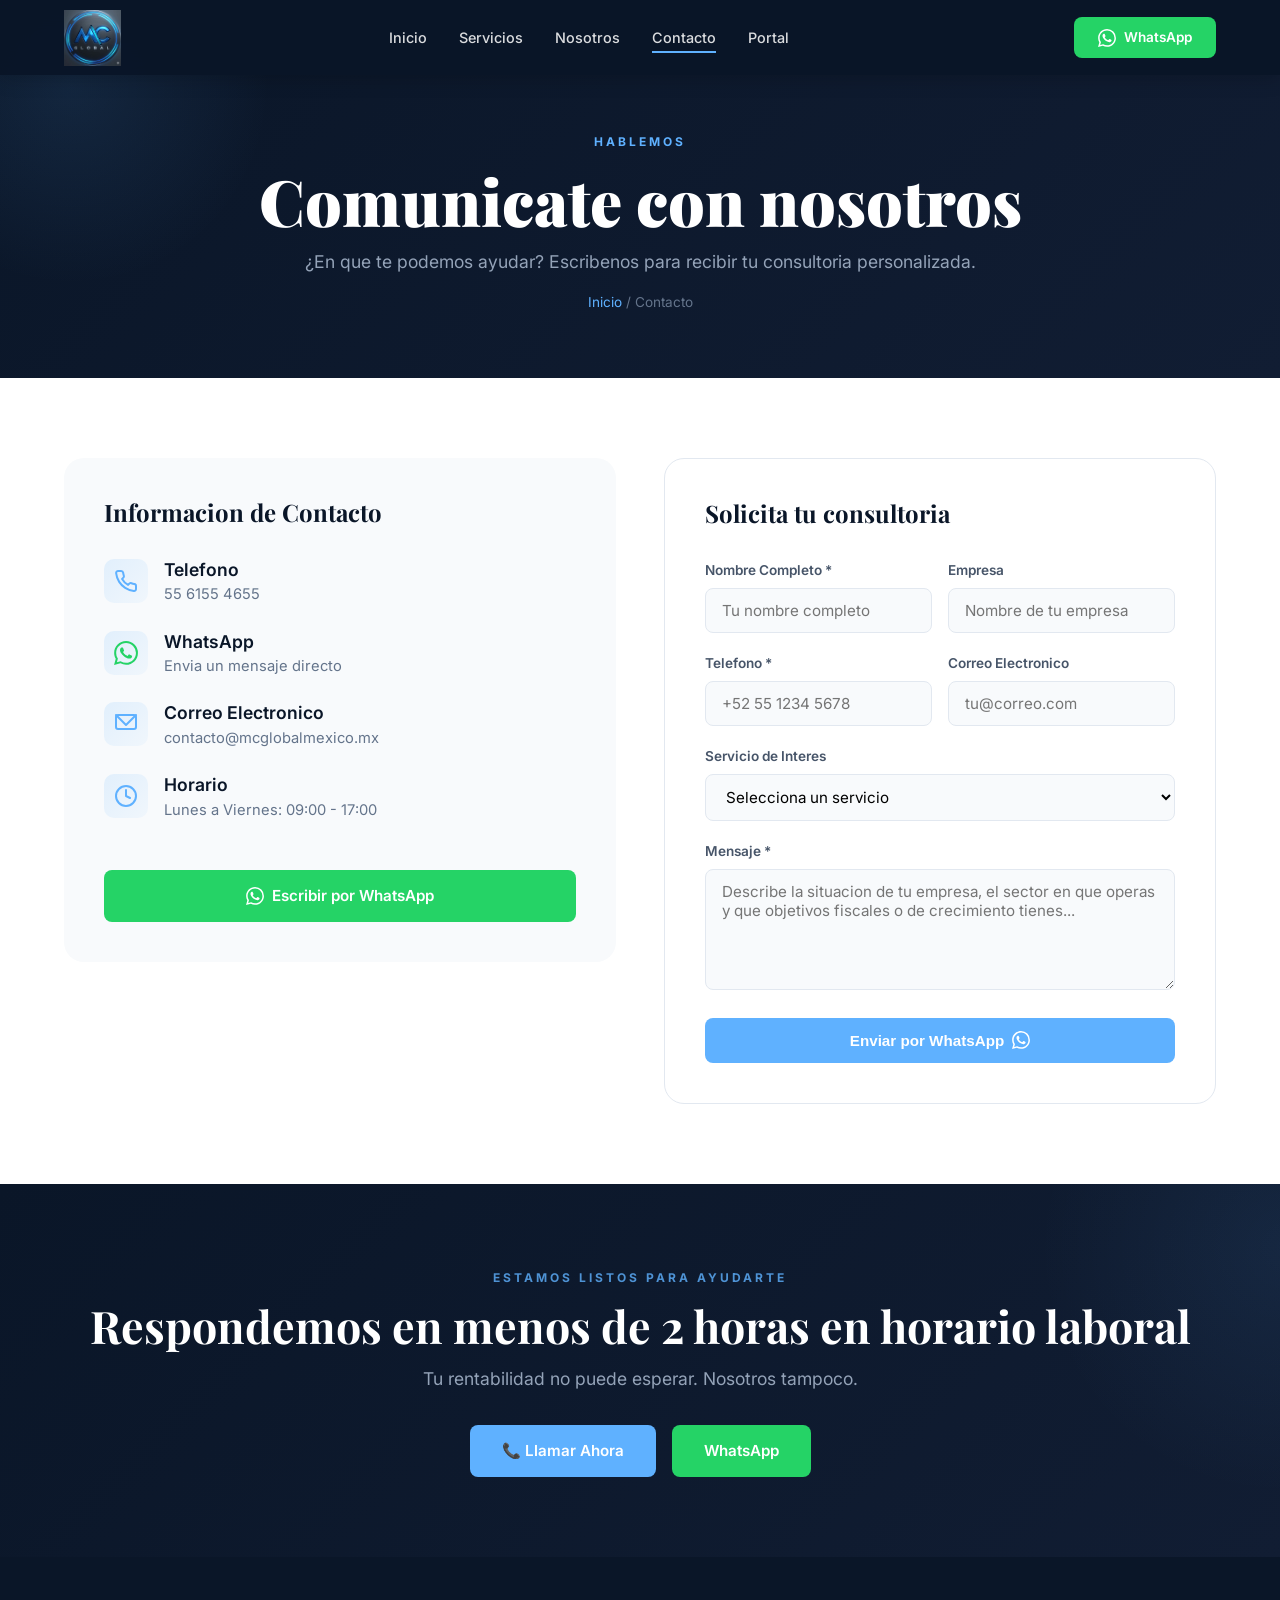
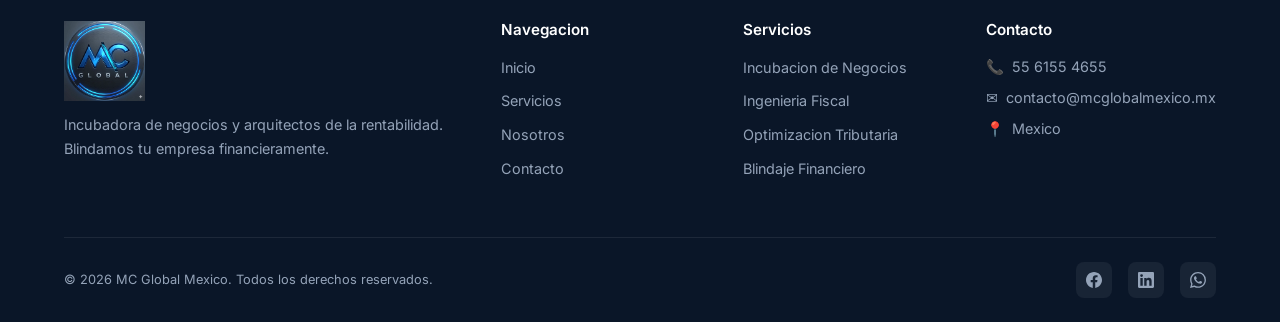
==== commit 01709c4e: "Add login/portal system with admin and client dashboards - Add login.html, auth.js (localStorage aut" ====
--- a/contacto.html
+++ b/contacto.html
@@ -26,6 +26,7 @@
         <a href="servicios.html">Servicios</a>
         <a href="nosotros.html">Nosotros</a>
         <a href="contacto.html" class="active">Contacto</a>
+        <a href="login.html">Portal</a>
       </div>
       <div class="nav-cta">
         <a href="https://wa.me/525561554655" target="_blank" rel="noopener" class="btn btn-whatsapp" aria-label="WhatsApp">
@@ -46,6 +47,7 @@
       <a href="servicios.html">Servicios</a>
       <a href="nosotros.html">Nosotros</a>
       <a href="contacto.html">Contacto</a>
+      <a href="login.html">Portal</a>
       <a href="https://wa.me/525561554655" target="_blank" rel="noopener" class="btn btn-whatsapp" style="margin-top:1rem;">WhatsApp</a>
     </nav>
   </div>
